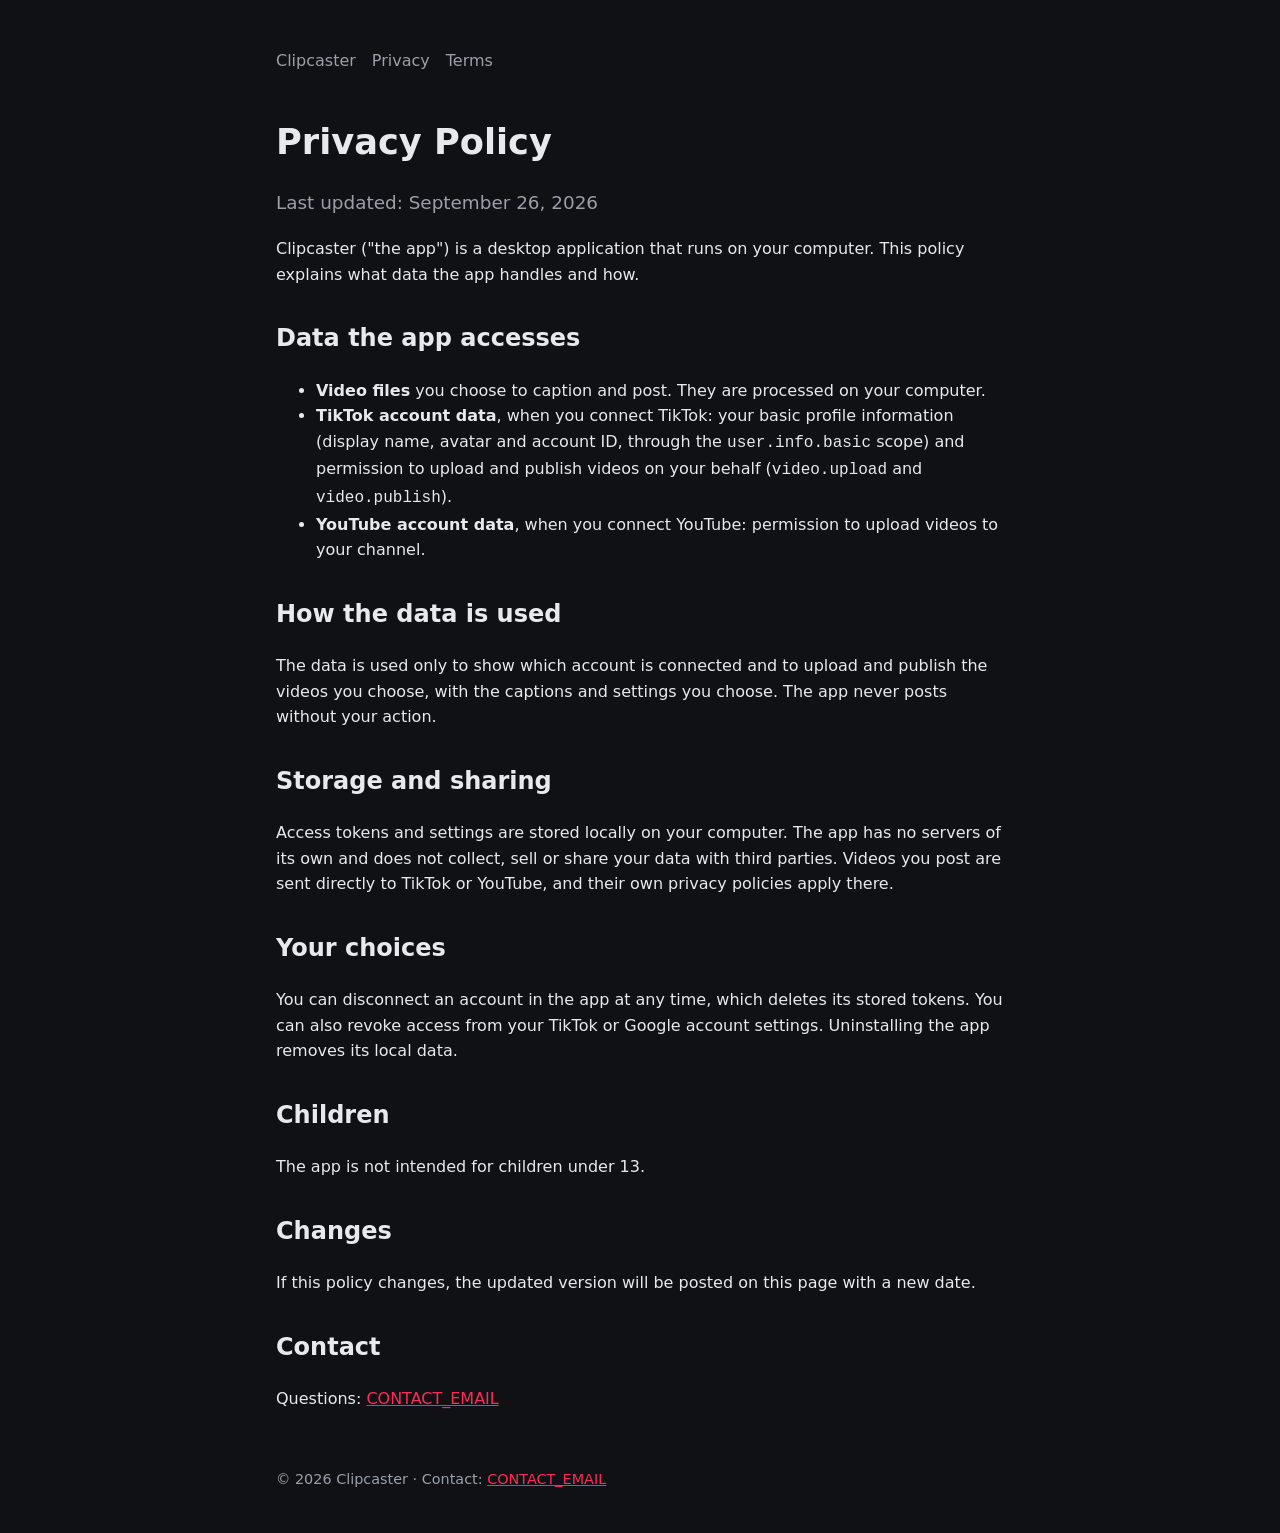
==== privacy.html @ 30f83685 "Add Clipcaster website for TikTok app review Homepage, privacy policy and terms of service, served w" ====
<!doctype html><html lang="en"><head><meta charset="utf-8"><meta name="viewport" content="width=device-width,initial-scale=1"><title>Privacy Policy – Clipcaster</title><link rel="stylesheet" href="style.css"></head><body><main><nav><a href="./">Clipcaster</a><a href="privacy.html">Privacy</a><a href="terms.html">Terms</a></nav>
<h1>Privacy Policy</h1><p class="lead">Last updated: September 26, 2026</p>
<p>Clipcaster ("the app") is a desktop application that runs on your computer. This policy explains what data the app handles and how.</p>
<h2>Data the app accesses</h2>
<ul><li><strong>Video files</strong> you choose to caption and post. They are processed on your computer.</li>
<li><strong>TikTok account data</strong>, when you connect TikTok: your basic profile information (display name, avatar and account ID, through the <code>user.info.basic</code> scope) and permission to upload and publish videos on your behalf (<code>video.upload</code> and <code>video.publish</code>).</li>
<li><strong>YouTube account data</strong>, when you connect YouTube: permission to upload videos to your channel.</li></ul>
<h2>How the data is used</h2>
<p>The data is used only to show which account is connected and to upload and publish the videos you choose, with the captions and settings you choose. The app never posts without your action.</p>
<h2>Storage and sharing</h2>
<p>Access tokens and settings are stored locally on your computer. The app has no servers of its own and does not collect, sell or share your data with third parties. Videos you post are sent directly to TikTok or YouTube, and their own privacy policies apply there.</p>
<h2>Your choices</h2>
<p>You can disconnect an account in the app at any time, which deletes its stored tokens. You can also revoke access from your TikTok or Google account settings. Uninstalling the app removes its local data.</p>
<h2>Children</h2><p>The app is not intended for children under 13.</p>
<h2>Changes</h2><p>If this policy changes, the updated version will be posted on this page with a new date.</p>
<h2>Contact</h2><p>Questions: <a href="mailto:CONTACT_EMAIL">CONTACT_EMAIL</a></p>
<footer>&copy; 2026 Clipcaster &middot; Contact: <a href="mailto:CONTACT_EMAIL">CONTACT_EMAIL</a></footer></main></body></html>
---- style.css ----
:root{--bg:#0f1115;--fg:#e8e9ec;--muted:#9aa0aa;--accent:#fe2c55;--card:#181b21}
*{box-sizing:border-box}body{margin:0;background:var(--bg);color:var(--fg);font:16px/1.6 system-ui,-apple-system,Segoe UI,Roboto,sans-serif}
main{max-width:760px;margin:0 auto;padding:48px 16px}
nav{display:flex;gap:16px;margin-bottom:40px}nav a{color:var(--muted);text-decoration:none}nav a:hover{color:var(--fg)}
h1{font-size:2.2rem;margin:0 0 8px}h2{margin-top:32px}a{color:var(--accent)}
.lead{color:var(--muted);font-size:1.15rem}.card{background:var(--card);border-radius:12px;padding:20px;margin:16px 0}
footer{margin-top:56px;color:var(--muted);font-size:.9rem}
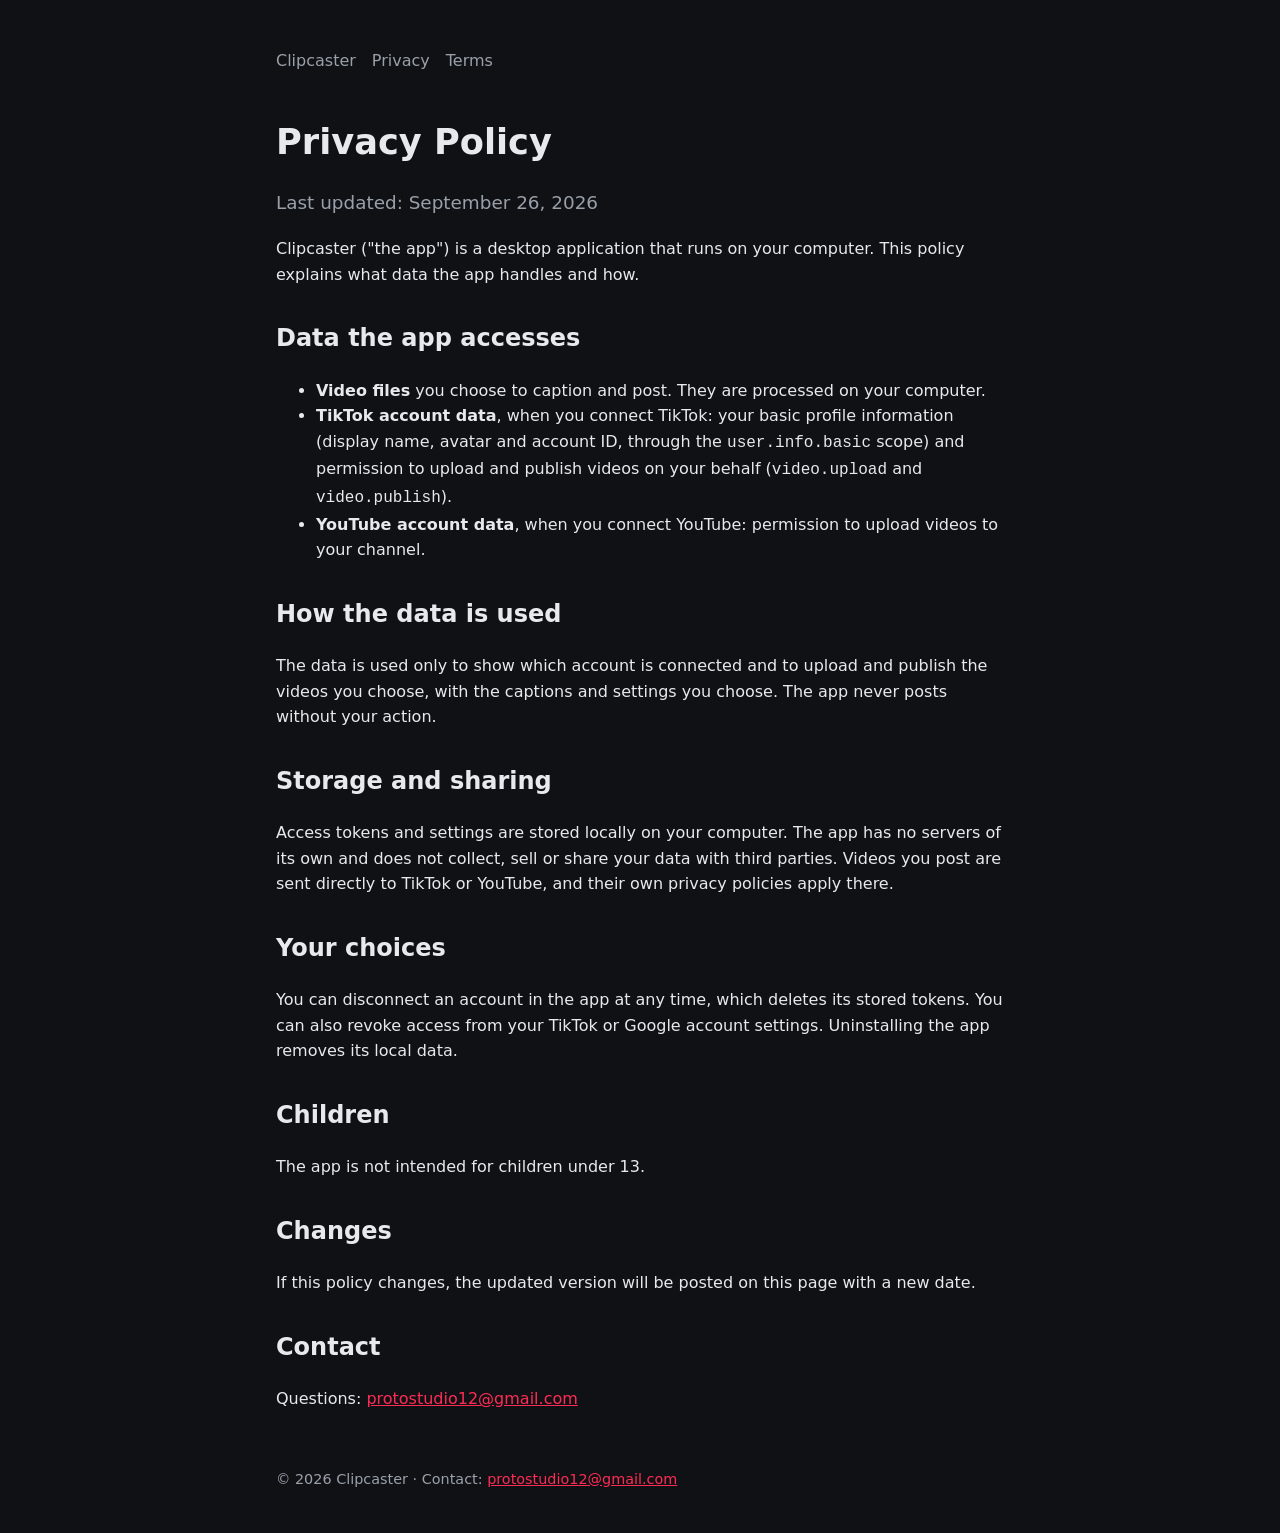
==== commit 95de029d: "Add contact email to the Clipcaster site Co-Authored-By: Claude Opus 5.5 <noreply@anthropic.com> Cla" ====
--- a/privacy.html
+++ b/privacy.html
@@ -13,5 +13,5 @@
 <p>You can disconnect an account in the app at any time, which deletes its stored tokens. You can also revoke access from your TikTok or Google account settings. Uninstalling the app removes its local data.</p>
 <h2>Children</h2><p>The app is not intended for children under 13.</p>
 <h2>Changes</h2><p>If this policy changes, the updated version will be posted on this page with a new date.</p>
-<h2>Contact</h2><p>Questions: <a href="mailto:CONTACT_EMAIL">CONTACT_EMAIL</a></p>
-<footer>&copy; 2026 Clipcaster &middot; Contact: <a href="mailto:CONTACT_EMAIL">CONTACT_EMAIL</a></footer></main></body></html>
+<h2>Contact</h2><p>Questions: <a href="mailto:protostudio12@gmail.com">protostudio12@gmail.com</a></p>
+<footer>&copy; 2026 Clipcaster &middot; Contact: <a href="mailto:protostudio12@gmail.com">protostudio12@gmail.com</a></footer></main></body></html>
